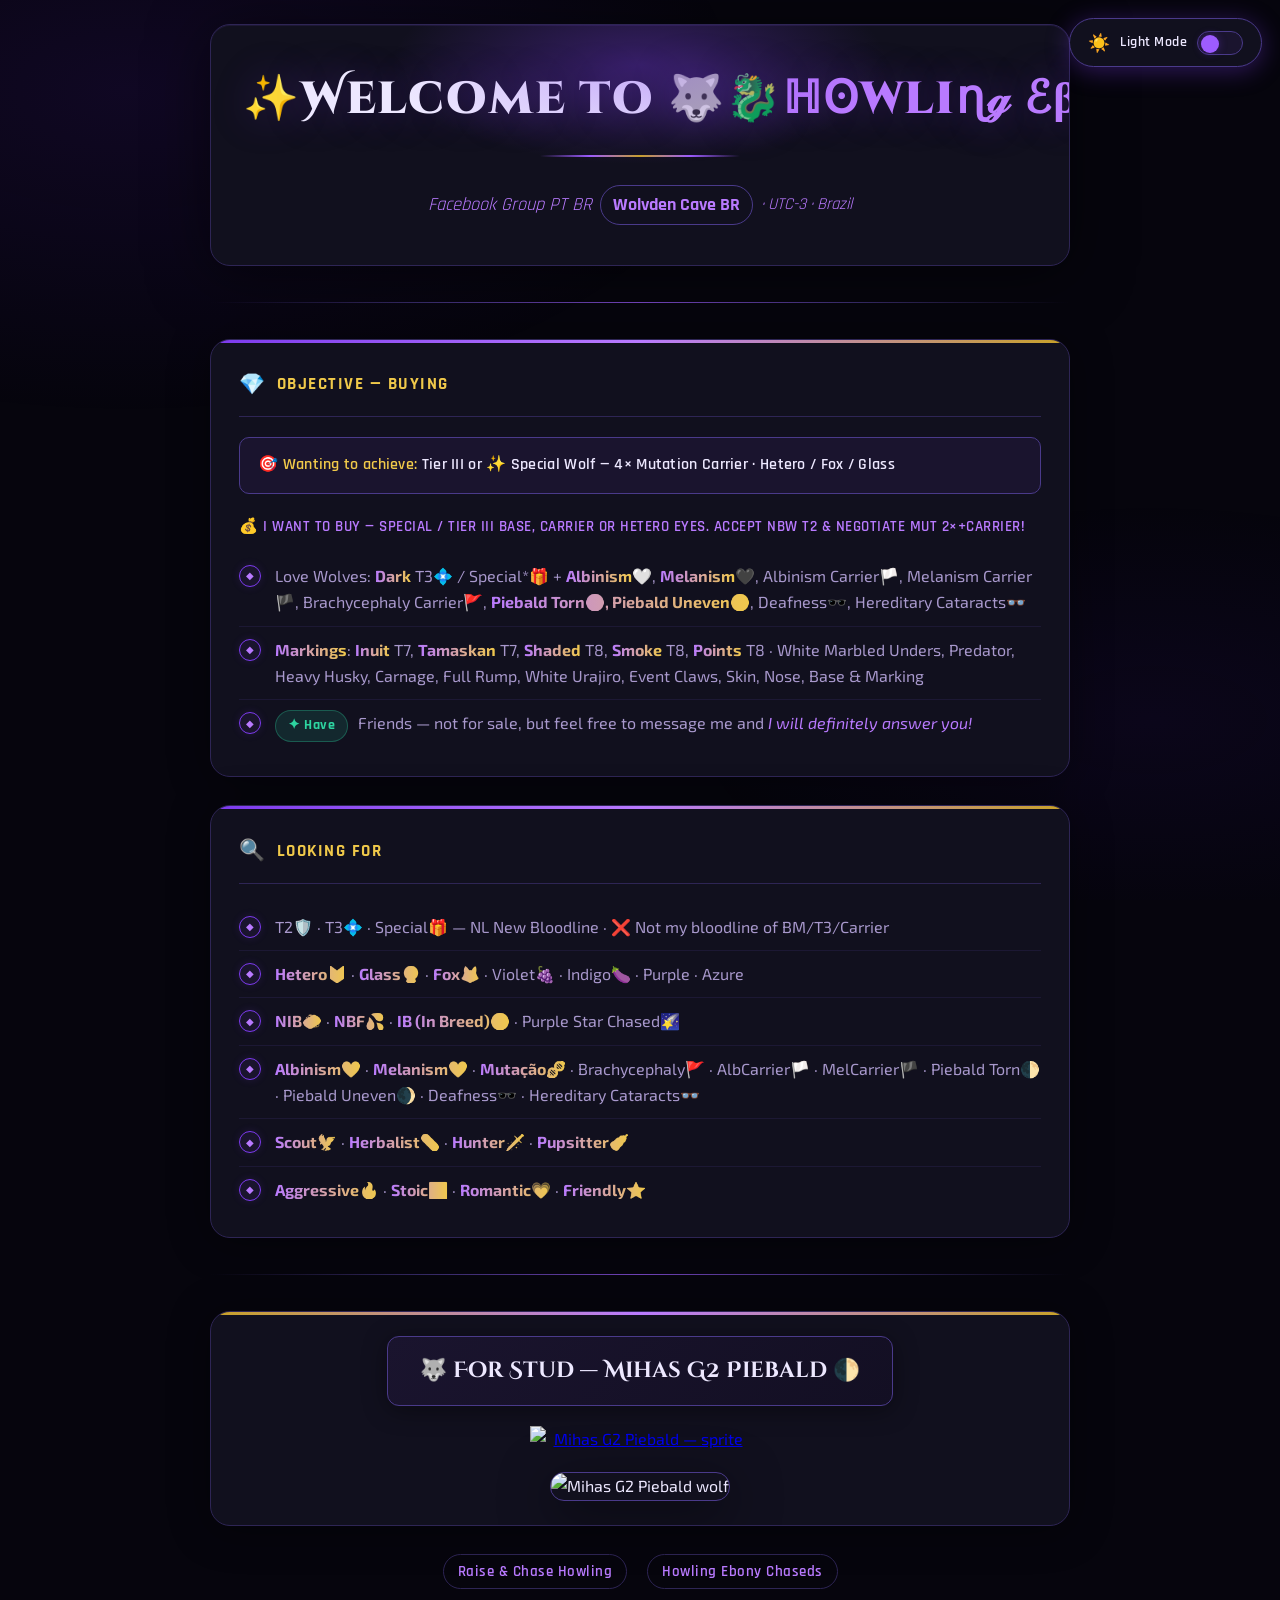
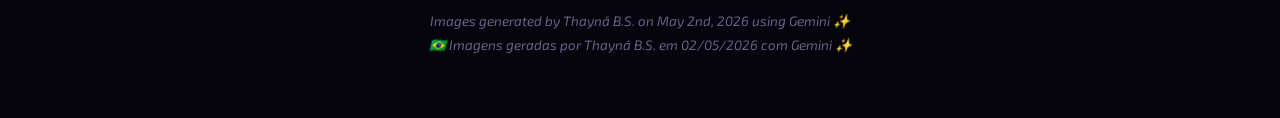
==== howling-ebony07.05.html @ 0c341825 "Add files via upload" ====
<!DOCTYPE html>
<html lang="pt-BR" data-theme="dark">
<head>
<meta charset="UTF-8">
<meta name="viewport" content="width=device-width, initial-scale=1.0">
<title>✨ Howling Ebony 🐺 — Wolvden Cave BR</title>
<link rel="preconnect" href="https://fonts.googleapis.com">
<link href="https://fonts.googleapis.com/css2?family=Cinzel+Decorative:wght@700;900&family=Rajdhani:wght@400;500;600;700&family=Exo+2:ital,wght@0,300;0,400;0,700;1,300&display=swap" rel="stylesheet">
<style>
  :root {
    --bg0: #06050d;
    --bg1: #0d0b1a;
    --bg2: #130f23;
    --bg3: #1a142e;
    --card: #11101e;
    --card2: #18163080;
    --border: #2e2555;
    --border2: #4a3a8a;
    --accent: #7c3aed;
    --accent2: #9d5cff;
    --accent3: #b97aff;
    --glow: rgba(124,58,237,0.35);
    --glow2: rgba(124,58,237,0.15);
    --gold: #c9a227;
    --gold2: #f0c94a;
    --text1: #ede8ff;
    --text2: #a898cc;
    --text3: #6b5f8a;
    --success: #2dd4a0;
    --r: 14px;
    --r2: 20px;
  }

  [data-theme="light"] {
    --bg0: #f0edff;
    --bg1: #ffffff;
    --bg2: #f5f2ff;
    --bg3: #ebe6ff;
    --card: #ffffff;
    --card2: #f9f7ffcc;
    --border: #d4c8ff;
    --border2: #9b7ee0;
    --accent: #6d28d9;
    --accent2: #7c3aed;
    --accent3: #9d5cff;
    --glow: rgba(109,40,217,0.2);
    --glow2: rgba(109,40,217,0.08);
    --gold: #b57f00;
    --gold2: #d4960a;
    --text1: #1a1030;
    --text2: #4a3a7a;
    --text3: #8070a8;
    --success: #047857;
  }

  *, *::before, *::after { margin: 0; padding: 0; box-sizing: border-box; }

  html { scroll-behavior: smooth; }

  body {
    font-family: 'Exo 2', 'Segoe UI', sans-serif;
    background: var(--bg0);
    color: var(--text1);
    line-height: 1.65;
    min-height: 100vh;
    transition: background 0.4s, color 0.4s;
    overflow-x: hidden;
  }

  /* ── background texture ── */
  body::before {
    content: '';
    position: fixed;
    inset: 0;
    background:
      radial-gradient(ellipse 80% 60% at 10% 10%, rgba(90,30,200,0.12) 0%, transparent 60%),
      radial-gradient(ellipse 60% 40% at 90% 80%, rgba(60,20,150,0.1) 0%, transparent 60%);
    pointer-events: none;
    z-index: 0;
  }

  .page { position: relative; z-index: 1; max-width: 900px; margin: 0 auto; padding: 24px 20px 60px; }

  /* ── THEME TOGGLE ── */
  .toggle-wrap {
    position: fixed;
    top: 18px; right: 18px;
    z-index: 9999;
    display: flex;
    align-items: center;
    gap: 10px;
    background: var(--card);
    border: 1px solid var(--border2);
    border-radius: 50px;
    padding: 9px 18px;
    box-shadow: 0 4px 24px var(--glow);
    transition: all 0.3s;
  }
  .toggle-wrap:hover { box-shadow: 0 8px 32px var(--glow); }
  .toggle-label { font-family: 'Rajdhani', sans-serif; font-weight: 600; font-size: 0.88rem; letter-spacing: 0.5px; white-space: nowrap; }
  .toggle-icon { font-size: 1.1rem; }

  .switch { position: relative; width: 46px; height: 24px; }
  .switch input { opacity: 0; width: 0; height: 0; }
  .knob {
    position: absolute; inset: 0;
    background: var(--bg3);
    border-radius: 50px;
    border: 1px solid var(--border2);
    cursor: pointer;
    transition: all 0.35s;
  }
  .knob::after {
    content: '';
    position: absolute;
    top: 3px; left: 3px;
    width: 18px; height: 18px;
    background: var(--accent2);
    border-radius: 50%;
    transition: all 0.35s;
    box-shadow: 0 0 8px var(--glow);
  }
  .switch input:checked + .knob::after { transform: translateX(22px); background: var(--gold2); box-shadow: 0 0 8px rgba(201,162,39,0.5); }

  /* ── HEADER ── */
  .header {
    background: var(--card);
    border: 1px solid var(--border);
    border-radius: var(--r2);
    padding: 48px 32px 40px;
    text-align: center;
    margin-bottom: 32px;
    position: relative;
    overflow: hidden;
    box-shadow: 0 8px 60px rgba(0,0,0,0.5), inset 0 1px 0 rgba(150,100,255,0.1);
  }

  .header::before {
    content: '';
    position: absolute;
    top: -60px; left: 50%;
    transform: translateX(-50%);
    width: 500px; height: 200px;
    background: radial-gradient(ellipse, var(--glow) 0%, transparent 70%);
    pointer-events: none;
  }

  /* ── TITLE — always one line via clamp + nowrap ── */
  .site-title {
    font-family: 'Cinzel Decorative', serif;
    font-weight: 900;
    white-space: nowrap;
    /* fluid: 1.1rem at 320px, scales up to ~3rem at 900px */
    font-size: clamp(0.85rem, 3.8vw, 2.8rem);
    letter-spacing: 0.04em;
    line-height: 1.2;
    display: block;
    margin-bottom: 28px;
    color: var(--text1);
    text-shadow: 0 0 40px var(--glow);
  }

  .site-title .v1 { color: var(--gold2); }
  .site-title .v2 { color: var(--accent3); }
  .site-title .v3 { color: #888; }

  /* decorative underline */
  .title-rule {
    width: 200px; height: 2px; margin: 0 auto 28px;
    background: linear-gradient(90deg, transparent, var(--accent2), var(--gold), var(--accent2), transparent);
    border-radius: 2px;
  }

  .subtitle {
    font-family: 'Rajdhani', sans-serif;
    font-size: clamp(0.9rem, 2.2vw, 1.15rem);
    color: var(--text2);
    display: flex;
    flex-wrap: wrap;
    align-items: center;
    justify-content: center;
    gap: 8px;
  }

  .fb-link {
    color: var(--accent3);
    font-weight: 700;
    text-decoration: none;
    padding: 4px 12px;
    border: 1px solid var(--border2);
    border-radius: 30px;
    transition: all 0.3s;
    white-space: nowrap;
  }
  .fb-link:hover { background: var(--accent); color: #fff; border-color: var(--accent); box-shadow: 0 0 16px var(--glow); }

  .tz { color: var(--accent3); font-style: italic; font-size: 0.9em; }

  /* ── DIVIDER ── */
  .divider {
    border: none;
    height: 1px;
    background: linear-gradient(90deg, transparent, var(--border2), var(--accent2), var(--border2), transparent);
    margin: 36px 0;
    opacity: 0.7;
  }

  /* ── CARDS ── */
  .card {
    background: var(--card);
    border: 1px solid var(--border);
    border-radius: var(--r2);
    padding: 28px 28px 24px;
    margin-bottom: 28px;
    box-shadow: 0 4px 40px rgba(0,0,0,0.4);
    transition: border-color 0.3s, box-shadow 0.3s;
    position: relative;
    overflow: hidden;
  }
  .card::before {
    content: '';
    position: absolute;
    top: 0; left: 0; right: 0; height: 3px;
    background: linear-gradient(90deg, var(--accent), var(--accent3), var(--gold));
    border-radius: var(--r2) var(--r2) 0 0;
  }
  .card:hover { border-color: var(--border2); box-shadow: 0 8px 50px rgba(0,0,0,0.5), 0 0 0 1px var(--border2); }

  .card-title {
    font-family: 'Rajdhani', sans-serif;
    font-weight: 700;
    font-size: 1.05rem;
    letter-spacing: 1.5px;
    text-transform: uppercase;
    color: var(--gold2);
    margin-bottom: 20px;
    padding-bottom: 14px;
    border-bottom: 1px solid var(--border);
    display: flex;
    align-items: center;
    gap: 10px;
  }
  .card-title .icon { font-size: 1.3rem; }

  /* ── LIST ITEMS ── */
  .item {
    display: flex;
    gap: 14px;
    align-items: flex-start;
    padding: 10px 0;
    border-bottom: 1px solid rgba(46,37,85,0.4);
    font-size: 1rem;
    color: var(--text2);
    transition: color 0.2s;
  }
  .item:last-child { border-bottom: none; }
  .item:hover { color: var(--text1); }

  .bullet {
    flex-shrink: 0;
    width: 22px; height: 22px;
    background: var(--bg3);
    border: 1px solid var(--accent);
    border-radius: 50%;
    display: flex; align-items: center; justify-content: center;
    font-size: 0.65rem;
    color: var(--accent3);
    margin-top: 2px;
    box-shadow: 0 0 8px var(--glow2);
  }

  .hl {
    font-weight: 700;
    background: linear-gradient(90deg, var(--accent3), var(--gold2));
    -webkit-background-clip: text;
    -webkit-text-fill-color: transparent;
    background-clip: text;
  }

  .have-badge {
    display: inline-flex;
    align-items: center;
    gap: 6px;
    background: rgba(45,212,160,0.12);
    border: 1px solid rgba(45,212,160,0.3);
    color: var(--success);
    padding: 3px 12px;
    border-radius: 30px;
    font-family: 'Rajdhani', sans-serif;
    font-weight: 700;
    font-size: 0.9rem;
    letter-spacing: 0.5px;
    margin-right: 6px;
  }

  /* ── STUD SECTION ── */
  .stud-wrap {
    background: var(--card);
    border: 1px solid var(--border);
    border-radius: var(--r2);
    overflow: hidden;
    margin-bottom: 28px;
    box-shadow: 0 4px 40px rgba(0,0,0,0.4);
    position: relative;
  }
  .stud-wrap::before {
    content: '';
    position: absolute;
    top: 0; left: 0; right: 0; height: 3px;
    background: linear-gradient(90deg, var(--gold), var(--accent3), var(--gold));
    border-radius: var(--r2) var(--r2) 0 0;
  }

  .stud-header {
    padding: 24px 28px 20px;
    text-align: center;
  }

  .stud-cta {
    display: inline-flex;
    align-items: center;
    gap: 10px;
    font-family: 'Cinzel Decorative', serif;
    font-size: clamp(0.9rem, 2.5vw, 1.35rem);
    font-weight: 700;
    color: var(--text1);
    text-decoration: none;
    padding: 16px 32px;
    background: linear-gradient(135deg, var(--bg3), var(--bg2));
    border: 1px solid var(--border2);
    border-radius: 12px;
    transition: all 0.35s;
    box-shadow: 0 4px 24px rgba(0,0,0,0.4);
    white-space: nowrap;
  }
  .stud-cta:hover {
    background: linear-gradient(135deg, var(--accent), var(--accent2));
    border-color: var(--accent3);
    color: #fff;
    transform: translateY(-4px);
    box-shadow: 0 16px 40px var(--glow);
  }

  .stud-sprite {
    display: block;
    margin: 0 auto;
    max-width: 220px;
    width: 100%;
    transition: transform 0.4s;
  }
  .stud-sprite:hover { transform: scale(1.06); }

  .stud-image-wrap { text-align: center; padding: 0 24px 24px; }

  .stud-main-img {
    max-width: 100%;
    max-height: 480px;
    width: auto;
    height: auto;
    border-radius: 14px;
    border: 1px solid var(--border2);
    box-shadow: 0 12px 50px rgba(0,0,0,0.5);
    transition: all 0.4s;
    display: inline-block;
  }
  .stud-main-img:hover { transform: scale(1.02); box-shadow: 0 20px 60px var(--glow); border-color: var(--accent3); }

  /* ── FOOTER LINKS ── */
  .footer-links {
    text-align: center;
    margin: 16px 0 8px;
    display: flex;
    flex-wrap: wrap;
    justify-content: center;
    gap: 8px 20px;
  }
  .footer-links a {
    color: var(--accent3);
    text-decoration: none;
    font-family: 'Rajdhani', sans-serif;
    font-weight: 600;
    font-size: 0.95rem;
    letter-spacing: 0.5px;
    padding: 4px 14px;
    border: 1px solid var(--border);
    border-radius: 30px;
    transition: all 0.3s;
  }
  .footer-links a:hover { background: var(--accent); color: #fff; border-color: var(--accent); }
  .footer-sep { color: var(--border2); }

  .credit {
    text-align: center;
    font-size: 0.85rem;
    color: var(--text3);
    font-style: italic;
    margin-top: 20px;
    line-height: 1.8;
  }

  /* ── RESPONSIVE ADJUSTMENTS ── */
  @media (max-width: 600px) {
    .toggle-wrap { top: 12px; right: 12px; padding: 8px 14px; gap: 8px; }
    .toggle-label { display: none; }
    .header { padding: 48px 18px 32px; margin-bottom: 20px; }
    .card, .stud-wrap { border-radius: 14px; }
    .card { padding: 22px 18px 18px; }
    .stud-header { padding: 20px 18px 16px; }
    .stud-image-wrap { padding: 0 14px 18px; }
    .stud-cta { padding: 13px 20px; }
  }

  @media (max-width: 380px) {
    .site-title { font-size: clamp(0.7rem, 4.5vw, 1.2rem); }
  }
</style>
</head>
<body>

<!-- Theme Toggle -->
<label class="toggle-wrap" title="Alternar tema">
  <span class="toggle-icon" id="ti">☀️</span>
  <span class="toggle-label" id="tl">Light Mode</span>
  <label class="switch">
    <input type="checkbox" id="tt">
    <span class="knob"></span>
  </label>
</label>

<div class="page">

  <!-- ── HEADER ── -->
  <header class="header">
    <span class="site-title">
      <span class="v1">✨</span>Welcome to
      <span class="v1">🐺🐉</span><span class="v2">ℍʘwliɳℊ ℰβʘɳℽ</span><span class="v1">🐺✨</span>
    </span>
    <div class="title-rule"></div>
    <div class="subtitle">
      <span style="font-style:italic; color:var(--accent3);">Facebook Group PT BR</span>
      <a href="https://www.facebook.com/groups/720516458811518/" class="fb-link" target="_blank" rel="noopener">Wolvden Cave BR</a>
      <span class="tz">· UTC-3 · Brazil</span>
    </div>
  </header>

  <hr class="divider">

  <!-- ── WANTS 1 ── -->
  <section class="card">
    <div class="card-title"><span class="icon">💎</span> Objective — Buying</div>

    <div style="background:var(--bg3); border:1px solid var(--border2); border-radius:10px; padding:14px 18px; margin-bottom:20px; font-family:'Rajdhani',sans-serif; font-size:1rem; color:var(--gold2); font-weight:600; letter-spacing:0.3px;">
      🎯 Wanting to achieve: <span style="color:var(--text1);">Tier III or ✨ Special Wolf — 4× Mutation Carrier · Hetero / Fox / Glass</span>
    </div>

    <div style="font-family:'Rajdhani',sans-serif; font-weight:600; font-size:0.95rem; color:var(--accent3); letter-spacing:0.5px; margin-bottom:14px; text-transform:uppercase;">
      💰 I Want to Buy — Special / Tier III Base, Carrier or Hetero Eyes. Accept NBW T2 &amp; negotiate Mut 2×+Carrier!
    </div>

    <div class="item">
      <span class="bullet">◆</span>
      <span>Love Wolves: <span class="hl">Dark</span> T3💠 / Special*🎁 + <span class="hl">Albinism</span>🤍, <span class="hl">Melanism</span>🖤, Albinism Carrier🏳️, Melanism Carrier🏴, Brachycephaly Carrier🚩, <span class="hl">Piebald Torn🌓, Piebald Uneven🌒</span>, Deafness🕶️, Hereditary Cataracts👓</span>
    </div>

    <div class="item">
      <span class="bullet">◆</span>
      <span><span class="hl">Markings</span>: <span class="hl">Inuit</span> T7, <span class="hl">Tamaskan</span> T7, <span class="hl">Shaded</span> T8, <span class="hl">Smoke</span> T8, <span class="hl">Points</span> T8 · White Marbled Unders, Predator, Heavy Husky, Carnage, Full Rump, White Urajiro, Event Claws, Skin, Nose, Base &amp; Marking</span>
    </div>

    <div class="item">
      <span class="bullet">◆</span>
      <span><span class="have-badge">✦ Have</span> Friends — not for sale, but feel free to message me and <em style="color:var(--accent3);">I will definitely answer you!</em></span>
    </div>
  </section>

  <!-- ── WANTS 2 ── -->
  <section class="card">
    <div class="card-title"><span class="icon">🔍</span> Looking For</div>

    <div class="item"><span class="bullet">◆</span><span>T2🛡️ · T3💠 · Special🎁 — NL New Bloodline · ❌ Not my bloodline of BM/T3/Carrier</span></div>
    <div class="item"><span class="bullet">◆</span><span><span class="hl">Hetero🔰</span> · <span class="hl">Glass🔮</span> · <span class="hl">Fox🦊</span> · Violet🍇 · Indigo🍆 · Purple · Azure</span></div>
    <div class="item"><span class="bullet">◆</span><span><span class="hl">NIB🧼</span> · <span class="hl">NBF💦</span> · <span class="hl">IB (In Breed)🟤</span> · Purple Star Chased🌠</span></div>
    <div class="item"><span class="bullet">◆</span><span><span class="hl">Albinism🤍</span> · <span class="hl">Melanism🖤</span> · <span class="hl">Mutação🧬</span> · Brachycephaly🚩 · AlbCarrier🏳️ · MelCarrier🏴 · Piebald Torn🌓 · Piebald Uneven🌒 · Deafness🕶️ · Hereditary Cataracts👓</span></div>
    <div class="item"><span class="bullet">◆</span><span><span class="hl">Scout🦅</span> · <span class="hl">Herbalist💊</span> · <span class="hl">Hunter🗡️</span> · <span class="hl">Pupsitter🍼</span></span></div>
    <div class="item"><span class="bullet">◆</span><span><span class="hl">Aggressive🔥</span> · <span class="hl">Stoic☯️</span> · <span class="hl">Romantic💗</span> · <span class="hl">Friendly⭐</span></span></div>
  </section>

  <hr class="divider">

  <!-- ── STUD SECTION ── -->
  <div class="stud-wrap">
    <div class="stud-header">
      <a href="https://www.wolvden.com/wolf/6318075" class="stud-cta" target="_blank" rel="noopener">
        🐺 For Stud — Mihas G2 Piebald 🌓
      </a>

      <div style="margin-top:20px;">
        <a href="https://www.wolvden.com/wolf/6318075" target="_blank" rel="noopener">
          <img
            src="https://wolf.wolvden.com/f/e2/79/9d/e2799d4820b5392dc43831999c4fa4f184ace4bb.6318075.1778131445.png"
            alt="Mihas G2 Piebald — sprite"
            class="stud-sprite"
          >
        </a>
      </div>
    </div>

    <div class="stud-image-wrap">
      <img
        src="https://i.pinimg.com/736x/5d/87/06/5d8706ac80fe6f511bcf2f8c4d0e37e9.jpg"
        alt="Mihas G2 Piebald wolf"
        class="stud-main-img"
      >
    </div>
  </div>

  <!-- ── FOOTER LINKS ── -->
  <div class="footer-links">
    <a href="https://www.wolvden.com/chatter/topic/143474?page=1" target="_blank" rel="noopener">Raise &amp; Chase Howling</a>
    <a href="https://www.wolvden.com/g/society/217/topic/149539" target="_blank" rel="noopener">Howling Ebony Chaseds</a>
  </div>

  <div class="credit">
    Images generated by Thayná B.S. on May 2nd, 2026 using Gemini ✨<br>
    <i>🇧🇷 Imagens geradas por Thayná B.S. em 02/05/2026 com Gemini ✨</i>
  </div>

</div><!-- /page -->

<script>
  const html = document.documentElement;
  const input = document.getElementById('tt');
  const icon  = document.getElementById('ti');
  const label = document.getElementById('tl');

  function apply(dark) {
    html.setAttribute('data-theme', dark ? 'dark' : 'light');
    icon.textContent  = dark ? '☀️' : '🌙';
    label.textContent = dark ? 'Light Mode' : 'Dark Mode';
    input.checked = !dark;
    localStorage.setItem('he-theme', dark ? 'dark' : 'light');
  }

  const saved = localStorage.getItem('he-theme') || 'dark';
  apply(saved === 'dark');

  input.addEventListener('change', () => apply(!input.checked));
</script>
</body>
</html>
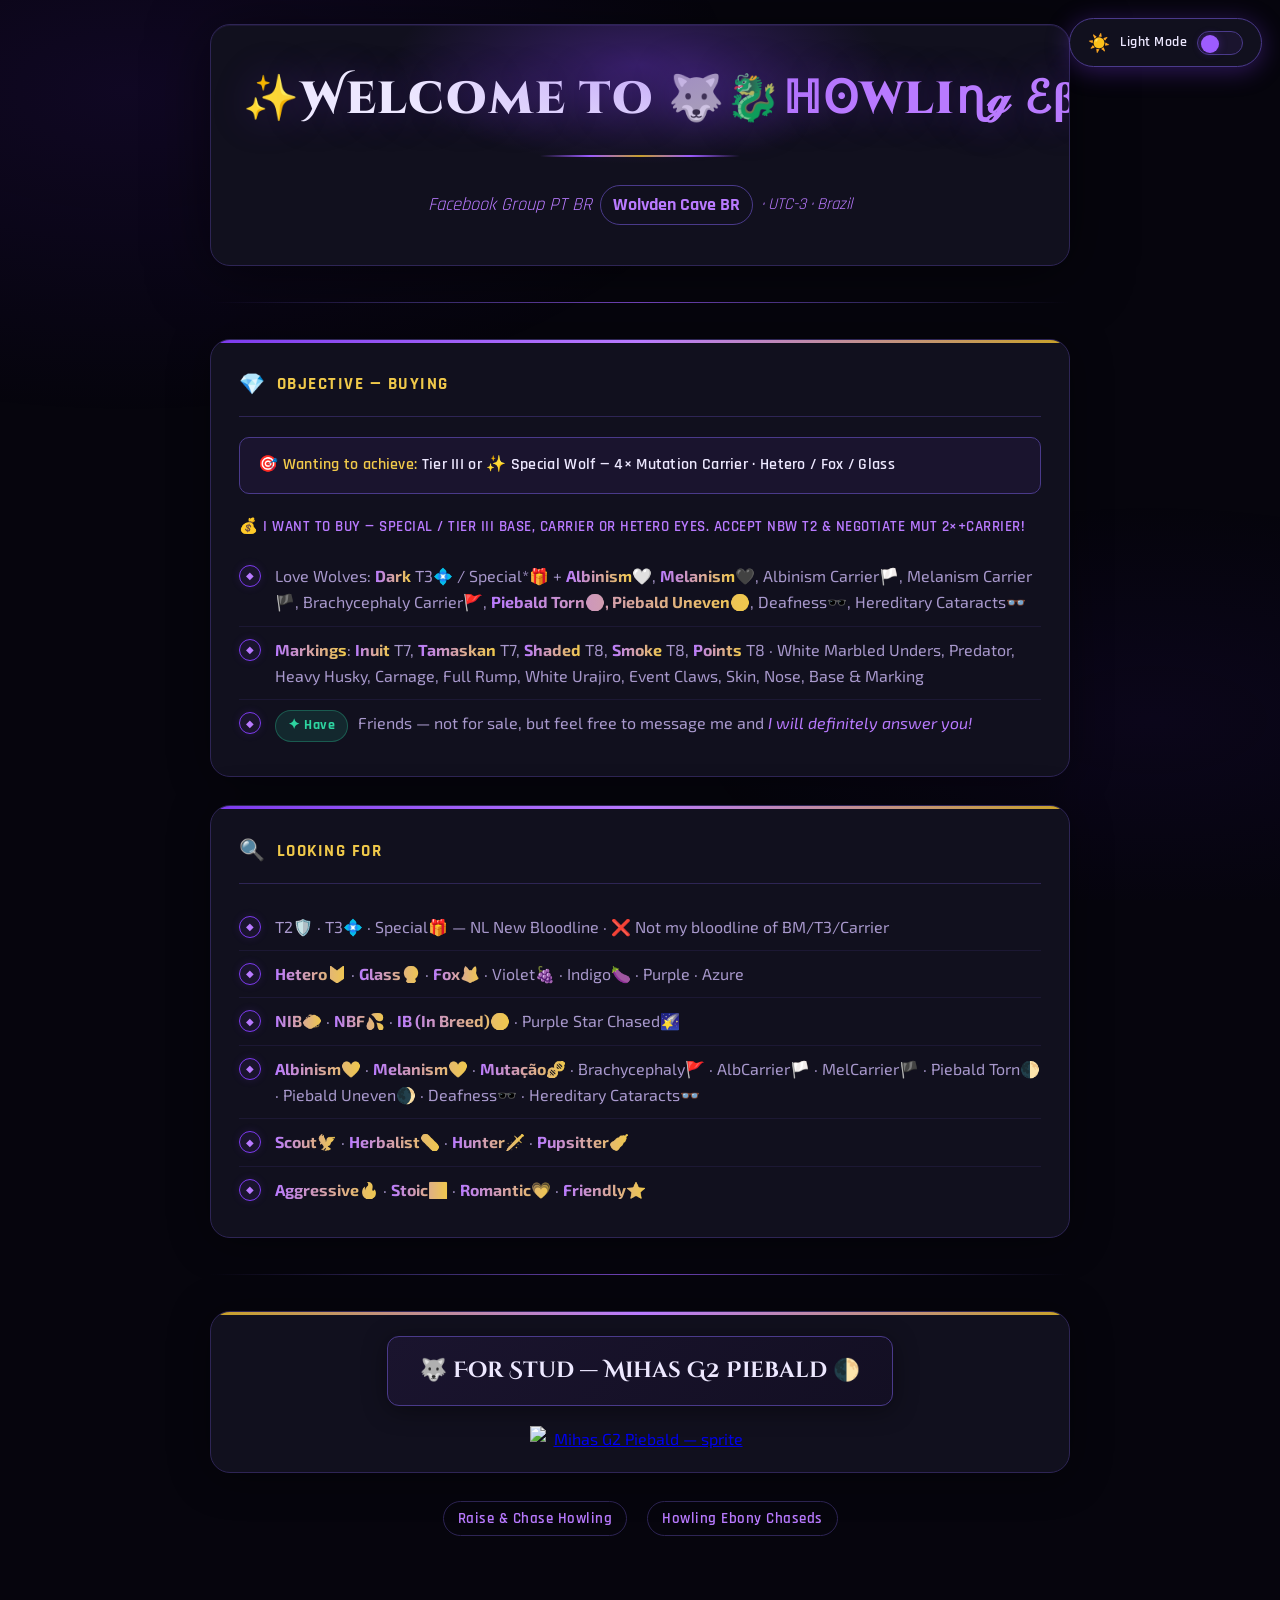
==== commit ccbfa41c: "Site Wolvden Cave BR" ====
--- a/howling-ebony07.05.html
+++ b/howling-ebony07.05.html
@@ -505,24 +505,12 @@
       </div>
     </div>
 
-    <div class="stud-image-wrap">
-      <img
-        src="https://i.pinimg.com/736x/5d/87/06/5d8706ac80fe6f511bcf2f8c4d0e37e9.jpg"
-        alt="Mihas G2 Piebald wolf"
-        class="stud-main-img"
-      >
-    </div>
   </div>
 
   <!-- ── FOOTER LINKS ── -->
   <div class="footer-links">
     <a href="https://www.wolvden.com/chatter/topic/143474?page=1" target="_blank" rel="noopener">Raise &amp; Chase Howling</a>
     <a href="https://www.wolvden.com/g/society/217/topic/149539" target="_blank" rel="noopener">Howling Ebony Chaseds</a>
-  </div>
-
-  <div class="credit">
-    Images generated by Thayná B.S. on May 2nd, 2026 using Gemini ✨<br>
-    <i>🇧🇷 Imagens geradas por Thayná B.S. em 02/05/2026 com Gemini ✨</i>
   </div>
 
 </div><!-- /page -->
